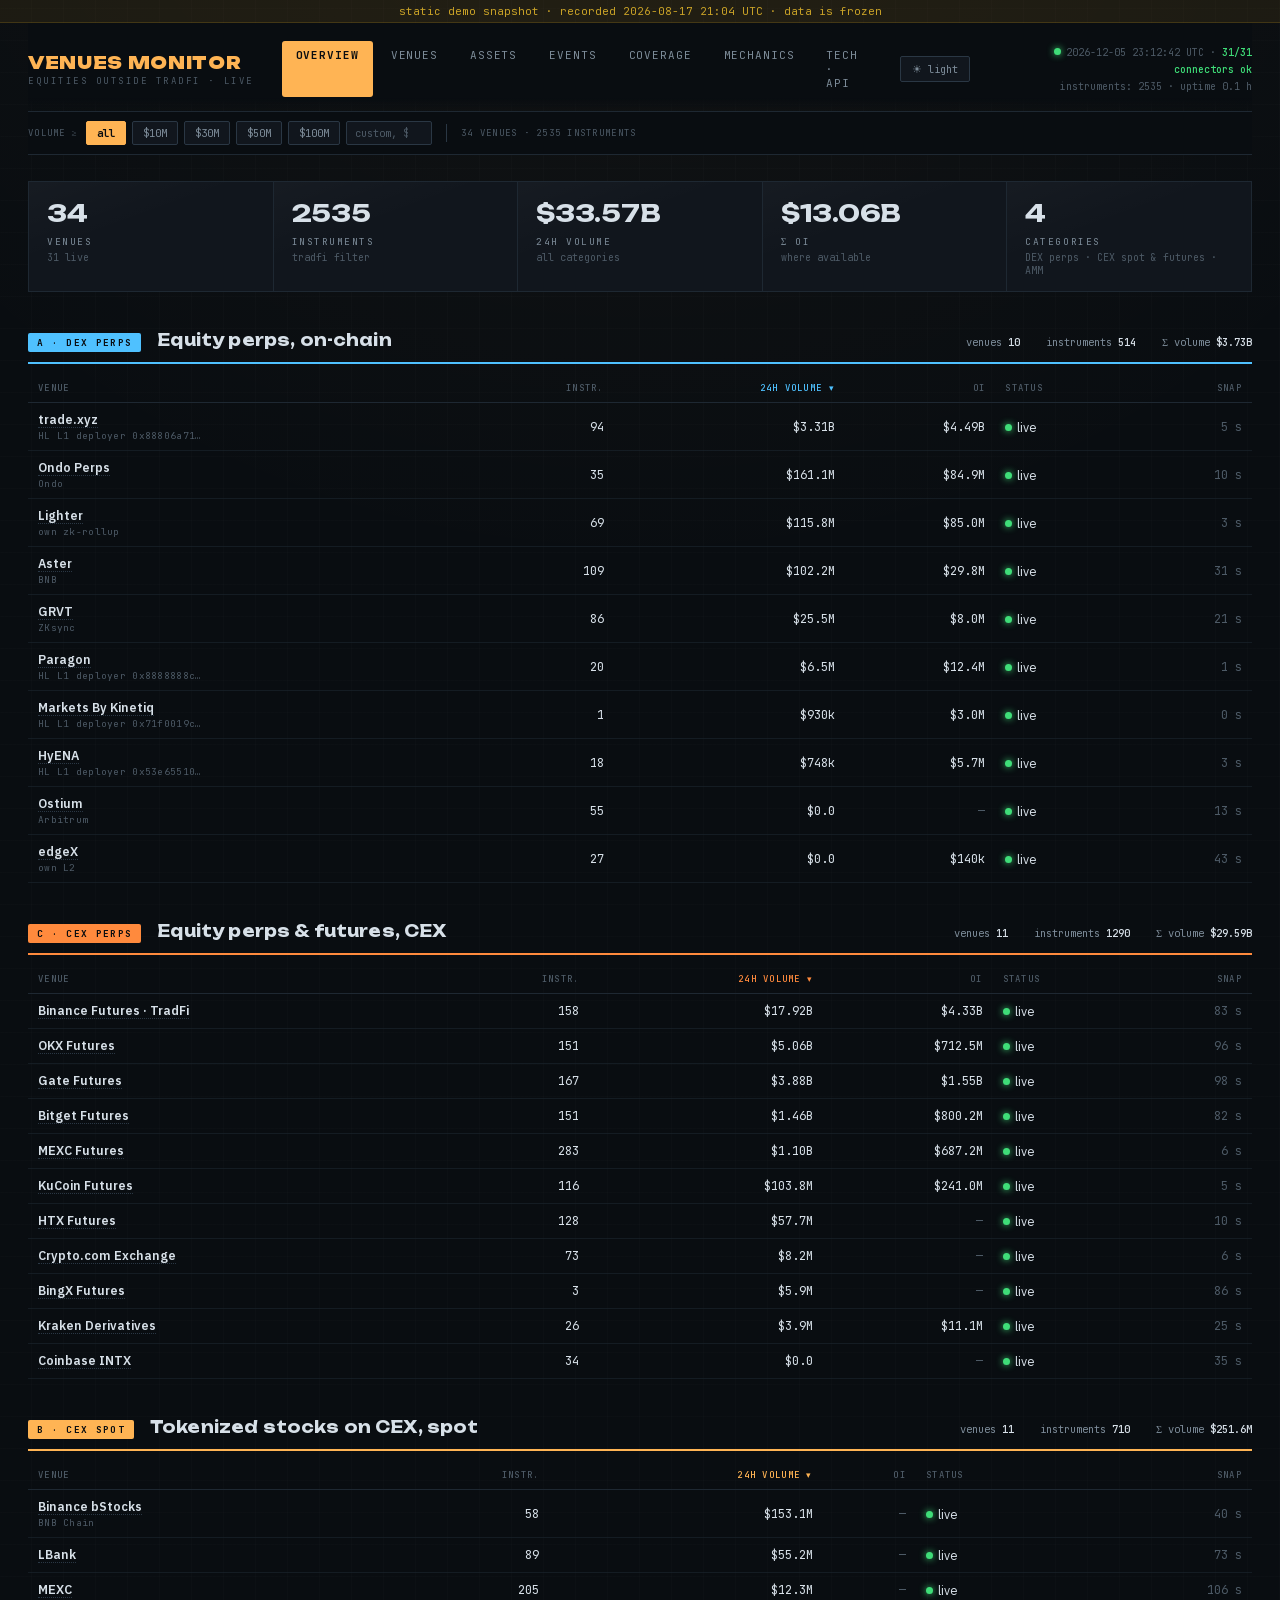
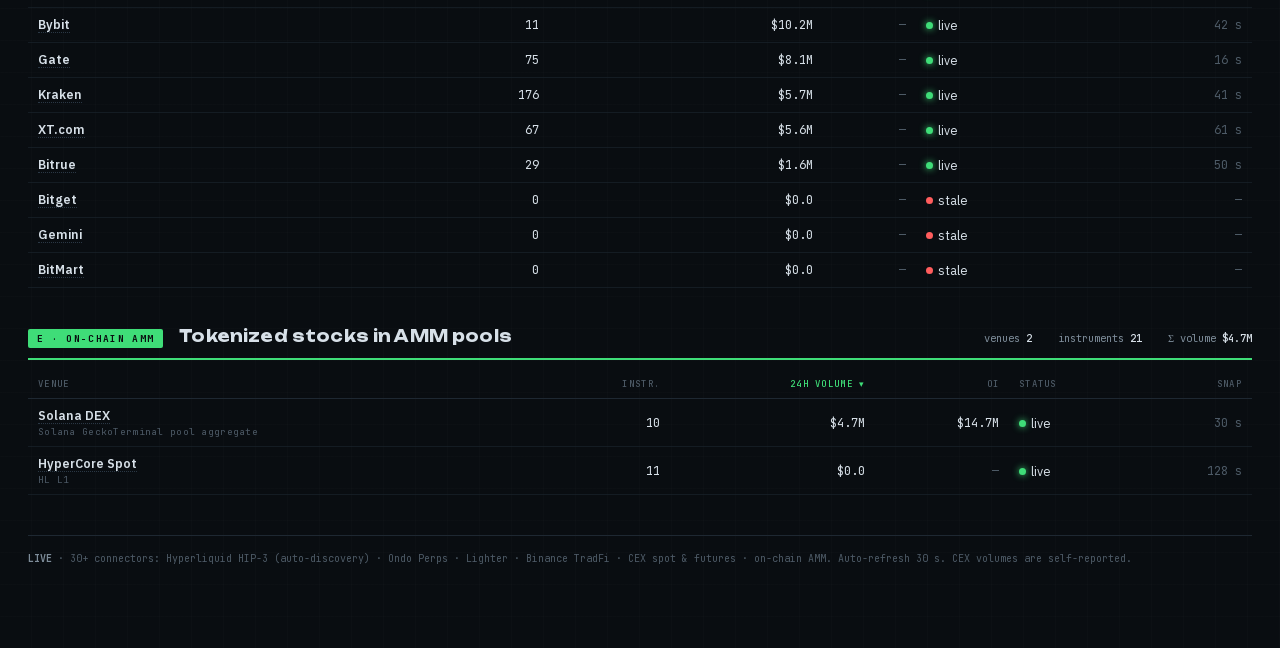
==== demo/index.html @ 1bb40d80 "Venues Monitor: live dashboard of tokenized-equity and stock-perp venues 30+ public-API connectors a" ====
<!DOCTYPE html>
<html lang="en">
<head>
<meta charset="utf-8">
<title>Venues Monitor — Overview</title>
<meta name="viewport" content="width=device-width, initial-scale=1">
<link rel="stylesheet" href="static/style.css">
</head>
<body><div style="background:#8b6c1a22;border-bottom:1px solid #8b6c1a55;color:#c9a227;font:11px 'JetBrains Mono',monospace;text-align:center;padding:4px 8px">static demo snapshot · recorded 2026-08-17 21:04 UTC · data is frozen</div><script>const _f=window.fetch.bind(window);window.fetch=(u,o)=>_f(typeof u==='string'?u.replace(/api\/venue\/([^?]*)/,(m,p)=>'api/venue/'+p.replace(/[:\/]/g,'_')):u,o);</script>
<div class="wrap">

<header>
  <div class="brand">VENUES MONITOR<small>EQUITIES OUTSIDE TRADFI · LIVE</small></div>
  <nav>
    <a class="act" href="index.html">Overview</a>
    <a href="venue.html">Venues</a>
    <a href="assets.html">Assets</a>
    <a href="events.html">Events</a>
    <a href="coverage.html">Coverage</a>
    <a href="mechanics.html">Mechanics</a>
    <a href="tech.html">Tech · API</a>
  </nav>
  <span class="theme-btn"></span>
  <div class="hdr-meta" id="hdr-health"><span class="dot degr"></span>loading…</div>
</header>

<div class="toolbar">
  <span class="lbl">Volume ≥</span>
  <span class="fbtn act" data-min="0">all</span>
  <span class="fbtn" data-min="10">$10M</span>
  <span class="fbtn" data-min="30">$30M</span>
  <span class="fbtn" data-min="50">$50M</span>
  <span class="fbtn" data-min="100">$100M</span>
  <input class="fnum" id="vol-free" type="number" min="0" placeholder="custom, $M">
  <span class="sep"></span>
  <span class="lbl" id="totals"></span>
</div>

<div class="kpis" id="kpis" style="grid-template-columns:repeat(5,1fr)"></div>
<div id="cats"></div>

<p class="footnote"><b>LIVE</b> · 30+ connectors: Hyperliquid HIP-3 (auto-discovery) · Ondo Perps · Lighter · Binance TradFi · CEX spot &amp; futures · on-chain AMM. Auto-refresh 30 s. CEX volumes are self-reported.</p>

</div>
<script src="static/live.js"></script>
<script>
async function render() {
  const vs = await j('api/venues');
  const sum = k => vs.reduce((a, v) => a + (v[k] || 0), 0);
  const byCat = {};
  vs.forEach(v => (byCat[v.category] = byCat[v.category] || []).push(v));

  document.getElementById('kpis').innerHTML = `
    <div class="kpi"><div class="v">${vs.length}</div><div class="l">venues</div><div class="d">${vs.filter(v=>v.status==='live').length} live</div></div>
    <div class="kpi"><div class="v">${sum('n_instruments')}</div><div class="l">instruments</div><div class="d">tradfi filter</div></div>
    <div class="kpi"><div class="v">${fm(sum('vol24h_usd'))}</div><div class="l">24h volume</div><div class="d">all categories</div></div>
    <div class="kpi"><div class="v">${fm(sum('oi_usd'))}</div><div class="l">Σ OI</div><div class="d">where available</div></div>
    <div class="kpi"><div class="v">${Object.keys(byCat).length}</div><div class="l">categories</div><div class="d">DEX perps · CEX spot &amp; futures · AMM</div></div>`;
  document.getElementById('totals').textContent =
    `${vs.length} venues · ${sum('n_instruments')} instruments`;

  let html = '';
  for (const cat of ['dex_perp', 'cex_fut', 'cex_spot', 'onchain_amm']) {
    const list = byCat[cat] || [];
    if (!list.length) continue;
    const c = CAT[cat];
    const rows = list.map(v => `
      <tr data-v="${v.vol24h_usd || 0}">
        <td><a class="vn" href="venue.html?v=${eurl(v.venue_id)}">${esc(v.name)}</a><span class="sub">${esc(v.chain||'')} ${esc(v.notes||'')}</span></td>
        <td class="num r">${v.n_instruments}</td>
        <td class="num r">${fm(v.vol24h_usd)}</td>
        <td class="num r">${v.oi_usd ? fm(v.oi_usd) : '<span class="mut">—</span>'}</td>
        <td><span class="dot ${dotc(v.status)}"></span>${STLABEL[v.status]||v.status}</td>
        <td class="num r mut">${v.snap_age_sec != null ? v.snap_age_sec + ' s' : '—'}</td>
      </tr>`).join('');
    html += `
    <section class="cat" data-auto style="--catc:${c.color}">
      <div class="cat-head">
        <span class="cat-tag">${c.tag}</span><h2>${c.title}</h2>
        <div class="cat-stats">
          <span>venues <b>${list.length}</b></span>
          <span>instruments <b>${list.reduce((a, v) => a + v.n_instruments, 0)}</b></span>
          <span>Σ volume <b>${fm(list.reduce((a, v) => a + (v.vol24h_usd || 0), 0))}</b></span>
        </div>
      </div>
      <table>
        <thead><tr><th>Venue</th><th class="r">Instr.</th><th class="r sorted">24h volume</th><th class="r">OI</th><th>Status</th><th class="r">Snap</th></tr></thead>
        <tbody>${rows}</tbody>
      </table>
    </section>`;
  }
  document.getElementById('cats').innerHTML = html;
  bindSort(); applyVol();
}
bindTheme(); bindVolFilter(); renderHealth(); render();
setInterval(() => { renderHealth(); render(); }, 30000);
</script>
</body>
</html>
---- demo/static/style.css ----
/* Venues Monitor — terminal aesthetic: ink background, amber accents, mono digits. */
@import url('fonts.css');  /* self-hosted: no external requests */

:root {
  --bg: #090d11;
  --bg2: #0d1218;
  --panel: #11161d;
  --panel2: #151c25;
  --line: #1e2832;
  --line2: #2a3744;
  --txt: #d7e0e8;
  --dim: #7d8c99;
  --faint: #4d5a66;
  --amber: #ffb454;
  --green: #3fdd78;
  --red: #ff5d5d;
  --c-dexperp: #4fc1ff;
  --c-cexspot: #ffb454;
  --c-cexfut: #ff8a3d;
  --c-preipo: #e06bd8;
  --c-amm: #3fdd78;
  --c-off: #5a6873;
}

* { box-sizing: border-box; margin: 0; padding: 0; }

body {
  background: var(--bg);
  background-image:
    radial-gradient(ellipse 120% 60% at 50% -10%, rgba(255,180,84,.045), transparent 60%),
    repeating-linear-gradient(0deg, transparent 0 31px, rgba(255,255,255,.012) 31px 32px),
    repeating-linear-gradient(90deg, transparent 0 31px, rgba(255,255,255,.012) 31px 32px);
  color: var(--txt);
  font-family: 'IBM Plex Sans', sans-serif;
  font-size: 13px;
  min-height: 100vh;
}

.wrap { max-width: 1480px; margin: 0 auto; padding: 0 28px 80px; }

/* ── header ── */
header {
  display: flex; align-items: center; gap: 28px;
  padding: 18px 0 14px; border-bottom: 1px solid var(--line);
  position: sticky; top: 0; background: linear-gradient(var(--bg) 85%, transparent); z-index: 50;
}
.brand { font-family: 'Unbounded'; font-weight: 900; font-size: 17px; letter-spacing: .04em; color: var(--amber); white-space: nowrap; }
.brand small { display: block; font-family: 'JetBrains Mono'; font-weight: 400; font-size: 9px; letter-spacing: .28em; color: var(--faint); margin-top: 2px; }
nav { display: flex; gap: 4px; }
nav a {
  font-family: 'JetBrains Mono'; font-size: 11px; letter-spacing: .08em; text-transform: uppercase;
  color: var(--dim); text-decoration: none; padding: 7px 14px; border-radius: 3px;
}
nav a:hover { color: var(--txt); background: var(--panel2); }
nav a.act { color: #0a0d10; background: var(--amber); font-weight: 700; }
.hdr-meta { margin-left: auto; text-align: right; font-family: 'JetBrains Mono'; font-size: 10px; color: var(--faint); line-height: 1.7; }
.hdr-meta b { color: var(--green); font-weight: 500; }
.dot { display: inline-block; width: 7px; height: 7px; border-radius: 50%; margin-right: 5px; vertical-align: 1px; }
.dot.live { background: var(--green); box-shadow: 0 0 7px var(--green); animation: pulse 2s infinite; }
.dot.degr { background: var(--amber); box-shadow: 0 0 6px var(--amber); }
.dot.dead { background: var(--red); }
.dot.soon { background: transparent; border: 1px solid var(--faint); }
@keyframes pulse { 50% { opacity: .45; } }

/* ── ticker tape ── */
.tape { overflow: hidden; border-bottom: 1px solid var(--line); background: var(--bg2); white-space: nowrap; }
.tape-inner { display: inline-block; padding: 7px 0; animation: tape 70s linear infinite; }
.tape span { font-family: 'JetBrains Mono'; font-size: 10.5px; color: var(--dim); margin-right: 36px; }
.tape b { color: var(--txt); font-weight: 500; }
.tape .up { color: var(--green); } .tape .dn { color: var(--red); }
@keyframes tape { from { transform: translateX(0); } to { transform: translateX(-50%); } }

/* ── KPI row ── */
.kpis { display: grid; grid-template-columns: repeat(6, 1fr); gap: 1px; background: var(--line); border: 1px solid var(--line); margin: 26px 0 8px; }
.kpi { background: var(--panel); padding: 16px 18px 14px; position: relative; overflow: hidden; }
.kpi::after { content:''; position: absolute; inset: 0; background: linear-gradient(160deg, rgba(255,255,255,.025), transparent 40%); pointer-events: none; }
.kpi .v { font-family: 'Unbounded'; font-weight: 700; font-size: 24px; letter-spacing: -.01em; }
.kpi .l { font-family: 'JetBrains Mono'; font-size: 9.5px; text-transform: uppercase; letter-spacing: .16em; color: var(--dim); margin-top: 7px; }
.kpi .d { font-family: 'JetBrains Mono'; font-size: 10px; margin-top: 3px; color: var(--faint); }
.kpi .d .up { color: var(--green); } .kpi .d .dn { color: var(--red); }

/* ── category section ── */
.cat { margin-top: 38px; }
.cat-head { display: flex; align-items: baseline; gap: 16px; flex-wrap: wrap; padding-bottom: 10px; border-bottom: 2px solid var(--catc, var(--line2)); }
.cat-tag {
  font-family: 'JetBrains Mono'; font-size: 9.5px; font-weight: 700; letter-spacing: .14em; text-transform: uppercase;
  color: #0a0d10; background: var(--catc); padding: 3px 9px; border-radius: 2px;
}
.cat-head h2 { font-family: 'Unbounded'; font-weight: 700; font-size: 16px; letter-spacing: .01em; }
.cat-stats { margin-left: auto; display: flex; gap: 26px; font-family: 'JetBrains Mono'; font-size: 10.5px; color: var(--dim); }
.cat-stats b { color: var(--txt); font-weight: 500; }
.cat-note { font-size: 12px; color: var(--dim); margin: 9px 0 2px; max-width: 980px; line-height: 1.55; }

/* ── tables ── */
table { width: 100%; border-collapse: collapse; margin-top: 10px; }
th {
  font-family: 'JetBrains Mono'; font-size: 9px; font-weight: 500; text-transform: uppercase; letter-spacing: .14em;
  color: var(--faint); text-align: left; padding: 8px 10px; border-bottom: 1px solid var(--line);
  white-space: nowrap; cursor: pointer;
}
th.r, td.r { text-align: right; }
th:hover { color: var(--dim); }
th.sorted { color: var(--catc, var(--amber)); }
th.sorted::after { content: ' ▾'; }
td { padding: 8px 10px; border-bottom: 1px solid rgba(30,40,50,.55); font-size: 12.5px; vertical-align: middle; white-space: nowrap; }
tr:hover td { background: rgba(255,255,255,.022); }
td.num { font-family: 'JetBrains Mono'; font-size: 12px; }
td .sub { display: block; font-family: 'JetBrains Mono'; font-size: 9.5px; color: var(--faint); margin-top: 2px; letter-spacing: .03em; }
td a.vn { color: var(--txt); font-weight: 600; text-decoration: none; border-bottom: 1px dotted var(--line2); }
td a.vn:hover { color: var(--amber); border-color: var(--amber); }
.up { color: var(--green); } .dn { color: var(--red); } .mut { color: var(--faint); }
.bar { display: inline-block; height: 4px; border-radius: 2px; background: var(--catc, var(--amber)); vertical-align: middle; margin-right: 8px; opacity: .85; }

.chip {
  display: inline-block; font-family: 'JetBrains Mono'; font-size: 9px; letter-spacing: .06em;
  padding: 2px 7px; border-radius: 2px; border: 1px solid var(--line2); color: var(--dim); margin-right: 4px;
}
.chip.iss { border-color: rgba(255,180,84,.4); color: var(--amber); }
.chip.warn { border-color: rgba(255,93,93,.5); color: var(--red); }
.chip.ok { border-color: rgba(63,221,120,.4); color: var(--green); }
.chip.new { border-color: rgba(224,107,216,.5); color: var(--c-preipo); }

svg.spark { vertical-align: middle; }
svg.spark polyline { fill: none; stroke-width: 1.3; }

/* ── strips (out of scope / watchlist) ── */
.strip { margin-top: 34px; border: 1px dashed var(--line2); background: var(--bg2); padding: 14px 18px; }
.strip h3 { font-family: 'JetBrains Mono'; font-size: 10px; font-weight: 700; text-transform: uppercase; letter-spacing: .2em; color: var(--faint); margin-bottom: 10px; }
.strip-items { display: flex; flex-wrap: wrap; gap: 8px; }
.strip-items .it {
  font-family: 'JetBrains Mono'; font-size: 10.5px; color: var(--dim);
  border: 1px solid var(--line); background: var(--panel); padding: 5px 11px; border-radius: 2px;
}
.strip-items .it b { color: var(--txt); font-weight: 500; }
.strip-items .it small { color: var(--faint); }

/* ── page-specific helpers ── */
.crumbs { font-family: 'JetBrains Mono'; font-size: 10.5px; color: var(--faint); margin: 22px 0 0; letter-spacing: .05em; }
.crumbs a { color: var(--dim); text-decoration: none; } .crumbs a:hover { color: var(--amber); }
.page-title { display: flex; align-items: center; gap: 18px; margin: 10px 0 4px; flex-wrap: wrap; }
.page-title h1 { font-family: 'Unbounded'; font-weight: 700; font-size: 26px; }
.page-title .chip { font-size: 10px; padding: 4px 10px; }

.panel { border: 1px solid var(--line); background: var(--panel); padding: 16px 18px; }
.grid2 { display: grid; grid-template-columns: 1fr 1fr; gap: 18px; }
.grid3 { display: grid; grid-template-columns: repeat(3, 1fr); gap: 18px; }
h3.ph { font-family: 'JetBrains Mono'; font-size: 10px; font-weight: 700; text-transform: uppercase; letter-spacing: .18em; color: var(--dim); margin-bottom: 12px; }

/* coverage bars */
.covrow { display: grid; grid-template-columns: 110px 1fr 150px; align-items: center; gap: 14px; margin-bottom: 13px; }
.covrow .lbl { font-family: 'JetBrains Mono'; font-size: 11px; color: var(--dim); text-transform: uppercase; letter-spacing: .1em; }
.covbar { height: 16px; background: var(--panel2); border: 1px solid var(--line); position: relative; }
.covbar .fill { position: absolute; inset: 0; width: var(--w); background: linear-gradient(90deg, rgba(255,180,84,.85), rgba(255,180,84,.55)); }
.covbar .fill.g { background: linear-gradient(90deg, rgba(63,221,120,.8), rgba(63,221,120,.45)); }
.covrow .val { font-family: 'JetBrains Mono'; font-size: 11.5px; color: var(--txt); text-align: right; }
.covrow .val small { color: var(--faint); }

/* matrix */
.matrix td, .matrix th { text-align: center; padding: 6px 4px; }
.matrix td:first-child, .matrix th:first-child { text-align: left; padding-left: 10px; }
.matrix .cell { display: inline-block; width: 17px; height: 17px; border-radius: 2px; background: var(--panel2); border: 1px solid var(--line); }
.matrix .cell.on { border: none; }

.footnote { margin-top: 40px; font-family: 'JetBrains Mono'; font-size: 10px; color: var(--faint); line-height: 1.8; border-top: 1px solid var(--line); padding-top: 14px; }
.footnote b { color: var(--dim); }

/* ── TOC + filters ── */
.toolbar {
  position: sticky; top: 57px; z-index: 40;
  display: flex; align-items: center; gap: 6px; flex-wrap: wrap;
  padding: 9px 0; background: var(--bg); border-bottom: 1px solid var(--line);
}
.toolbar .sep { width: 1px; height: 18px; background: var(--line2); margin: 0 8px; }
.toolbar .lbl { font-family: 'JetBrains Mono'; font-size: 9px; letter-spacing: .14em; text-transform: uppercase; color: var(--faint); margin-right: 2px; }
.tlink {
  font-family: 'JetBrains Mono'; font-size: 10.5px; text-decoration: none; color: var(--dim);
  padding: 4px 10px; border-radius: 2px; border: 1px solid transparent;
}
.tlink:hover { color: var(--txt); background: var(--panel2); }
.tlink i { font-style: normal; display: inline-block; width: 8px; height: 8px; border-radius: 1px; margin-right: 6px; vertical-align: -1px; }
.fbtn {
  font-family: 'JetBrains Mono'; font-size: 10.5px; color: var(--dim); cursor: pointer;
  padding: 4px 10px; border-radius: 2px; border: 1px solid var(--line2); background: var(--panel);
}
.fbtn:hover { color: var(--txt); }
.fbtn.act { color: #0a0d10; background: var(--amber); border-color: var(--amber); font-weight: 700; }
tr.hid { display: none; }

/* ── venue sidebar ── */
.vlayout { display: grid; grid-template-columns: 250px 1fr; gap: 22px; align-items: start; }
.vside { position: sticky; top: 110px; border: 1px solid var(--line); background: var(--panel); max-height: 78vh; overflow-y: auto; }
.vside h4 { font-family: 'JetBrains Mono'; font-size: 9px; letter-spacing: .16em; text-transform: uppercase; padding: 10px 12px 6px; position: sticky; top: 0; background: var(--panel); }
.vside a { display: flex; justify-content: space-between; align-items: center; gap: 8px; padding: 6px 12px; text-decoration: none; color: var(--dim); font-size: 12px; border-left: 2px solid transparent; }
.vside a .vol { font-family: 'JetBrains Mono'; font-size: 10px; color: var(--faint); }
.vside a:hover { background: var(--panel2); color: var(--txt); }
.vside a.act { color: var(--txt); background: var(--panel2); border-left-color: var(--amber); font-weight: 600; }

/* ── expandable asset rows ── */
tr.exp-head { cursor: pointer; }
tr.exp-head td:first-child::before { content: '▸ '; color: var(--faint); font-size: 10px; }
tr.exp-head.open td:first-child::before { content: '▾ '; color: var(--amber); }
tr.exp-body > td { padding: 0 0 18px 26px; background: rgba(255,255,255,.012); }
tr.exp-body table { margin-top: 6px; }
tr.exp-body th { font-size: 8.5px; }

/* ── mechanics cards ── */
.mech { border: 1px solid var(--line); border-left: 3px solid var(--mc, var(--line2)); background: var(--panel); padding: 16px 20px; margin-top: 18px; }
.mech h3 { font-family: 'Unbounded'; font-weight: 700; font-size: 14px; margin-bottom: 4px; }
.mech .who { font-family: 'JetBrains Mono'; font-size: 10px; color: var(--dim); margin-bottom: 10px; }
.mech dl { display: grid; grid-template-columns: 150px 1fr; gap: 5px 14px; font-size: 12.5px; }
.mech dt { font-family: 'JetBrains Mono'; font-size: 10px; text-transform: uppercase; letter-spacing: .1em; color: var(--faint); padding-top: 2px; }
.mech dd { color: var(--txt); line-height: 1.5; }
.mech dd .r { color: var(--red); } .mech dd .g { color: var(--green); }

/* ── tech page ── */
code, .code { font-family: 'JetBrains Mono'; font-size: 11px; color: var(--amber); background: rgba(255,180,84,.07); padding: 1px 5px; border-radius: 2px; }
.tech-meth { counter-reset: m; }
.tech-meth li { list-style: none; margin: 10px 0; padding-left: 34px; position: relative; font-size: 13px; line-height: 1.6; color: var(--txt); }
.tech-meth li::before { counter-increment: m; content: counter(m, decimal-leading-zero); position: absolute; left: 0; top: 1px; font-family: 'JetBrains Mono'; font-size: 11px; color: var(--amber); }

/* ── sorting ── */
th.sorted.asc::after { content: ' ▴'; }

/* ── free-form number in the filter ── */
.fnum {
  font-family: 'JetBrains Mono'; font-size: 10.5px; color: var(--txt); width: 86px;
  background: var(--panel); border: 1px solid var(--line2); border-radius: 2px; padding: 4px 8px; outline: none;
}
.fnum:focus { border-color: var(--amber); }
.fnum::placeholder { color: var(--faint); }

/* ── theme toggle ── */
.theme-btn {
  font-family: 'JetBrains Mono'; font-size: 10.5px; color: var(--dim); cursor: pointer;
  border: 1px solid var(--line2); background: var(--panel); border-radius: 2px; padding: 5px 11px; white-space: nowrap;
}
.theme-btn:hover { color: var(--txt); border-color: var(--amber); }

/* ── light theme ── */
html.light {
  --bg: #f3f1ea; --bg2: #ebe8df; --panel: #ffffff; --panel2: #f6f4ee;
  --line: #ddd8cb; --line2: #c6bfae;
  --txt: #24313b; --dim: #5d6b76; --faint: #95a0a9;
  --amber: #a96e0a; --green: #0d8a47; --red: #c43535;
  --c-dexperp: #0d6fab; --c-cexspot: #a96e0a; --c-cexfut: #bb5a10; --c-preipo: #9c3794; --c-amm: #0d8a47;
  --c-off: #7d8893;
}
html.light body { background-image: none; }
html.light header { background: linear-gradient(var(--bg) 85%, transparent); }
html.light nav a.act, html.light .fbtn.act { color: #fff; }
html.light .cat-tag { color: #fff; }
html.light tr:hover td { background: rgba(0,0,0,.03); }
html.light td { border-bottom-color: rgba(0,0,0,.07); }
html.light .kpi::after { background: none; }
html.light .dot.live { box-shadow: 0 0 5px rgba(13,138,71,.6); }
html.light code, html.light .code { background: rgba(169,110,10,.1); }
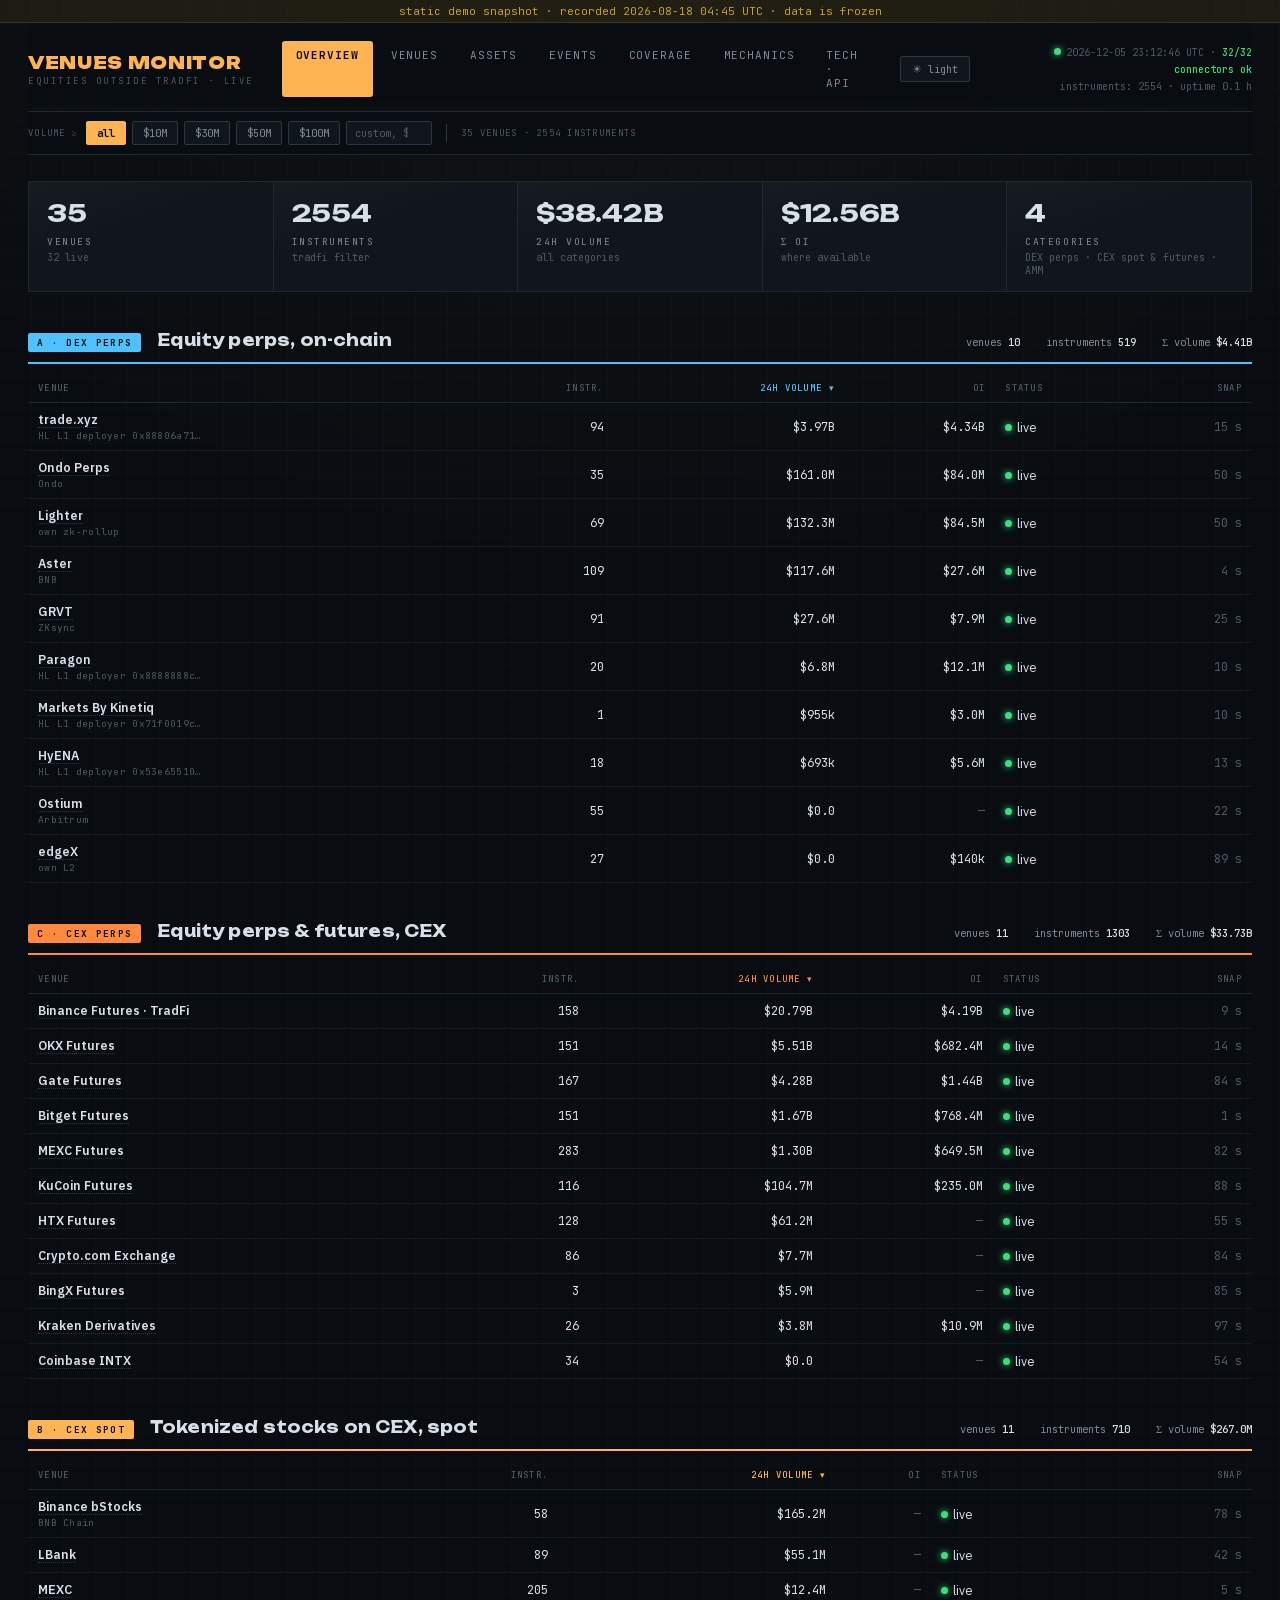
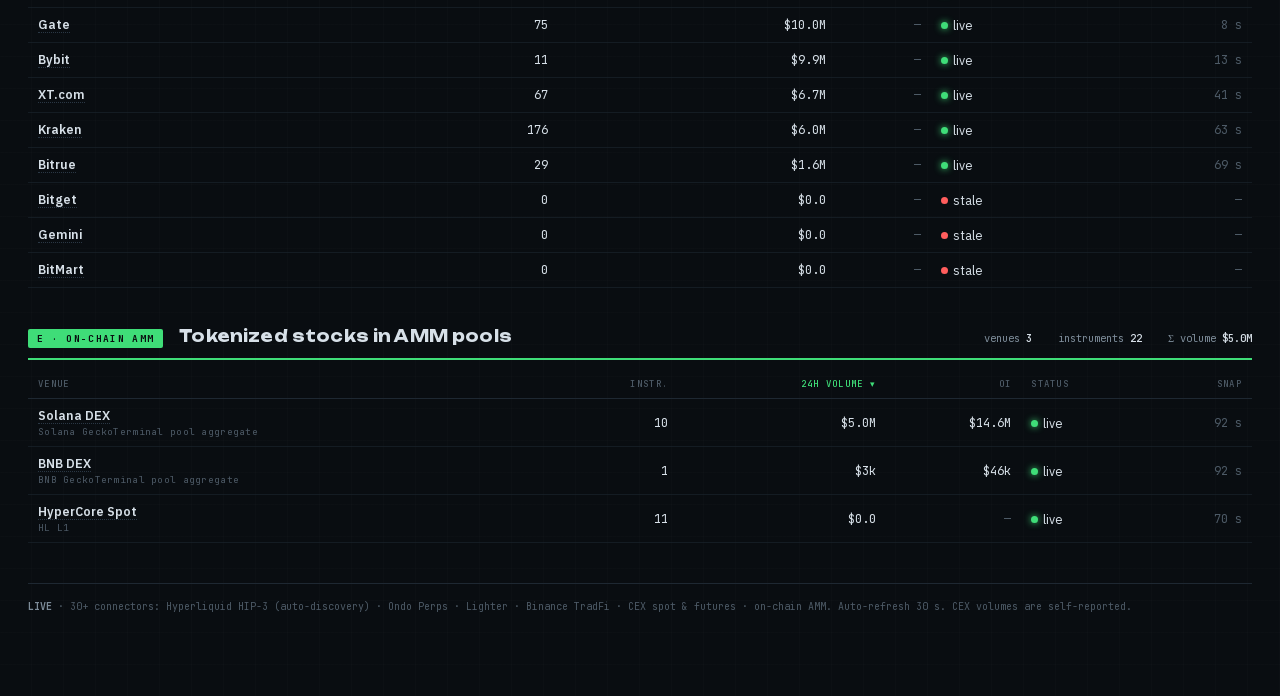
==== commit 73328db8: "UI: accessibility and responsive baseline - Global :focus-visible outline; filter chips and theme to" ====
--- a/demo/index.html
+++ b/demo/index.html
@@ -6,7 +6,7 @@
 <meta name="viewport" content="width=device-width, initial-scale=1">
 <link rel="stylesheet" href="static/style.css">
 </head>
-<body><div style="background:#8b6c1a22;border-bottom:1px solid #8b6c1a55;color:#c9a227;font:11px 'JetBrains Mono',monospace;text-align:center;padding:4px 8px">static demo snapshot · recorded 2026-08-17 21:04 UTC · data is frozen</div><script>const _f=window.fetch.bind(window);window.fetch=(u,o)=>_f(typeof u==='string'?u.replace(/api\/venue\/([^?]*)/,(m,p)=>'api/venue/'+p.replace(/[:\/]/g,'_')):u,o);</script>
+<body><div style="background:#8b6c1a22;border-bottom:1px solid #8b6c1a55;color:#c9a227;font:11px 'JetBrains Mono',monospace;text-align:center;padding:4px 8px">static demo snapshot · recorded 2026-08-18 04:45 UTC · data is frozen</div><script>const _f=window.fetch.bind(window);window.fetch=(u,o)=>_f(typeof u==='string'?u.replace(/api\/venue\/([^?]*)/,(m,p)=>'api/venue/'+p.replace(/[:\/]/g,'_')):u,o);</script>
 <div class="wrap">
 
 <header>
@@ -20,17 +20,17 @@
     <a href="mechanics.html">Mechanics</a>
     <a href="tech.html">Tech · API</a>
   </nav>
-  <span class="theme-btn"></span>
+  <button class="theme-btn" type="button"></button>
   <div class="hdr-meta" id="hdr-health"><span class="dot degr"></span>loading…</div>
 </header>
 
 <div class="toolbar">
   <span class="lbl">Volume ≥</span>
-  <span class="fbtn act" data-min="0">all</span>
-  <span class="fbtn" data-min="10">$10M</span>
-  <span class="fbtn" data-min="30">$30M</span>
-  <span class="fbtn" data-min="50">$50M</span>
-  <span class="fbtn" data-min="100">$100M</span>
+  <button type="button" class="fbtn act" data-min="0">all</button>
+  <button type="button" class="fbtn" data-min="10">$10M</button>
+  <button type="button" class="fbtn" data-min="30">$30M</button>
+  <button type="button" class="fbtn" data-min="50">$50M</button>
+  <button type="button" class="fbtn" data-min="100">$100M</button>
   <input class="fnum" id="vol-free" type="number" min="0" placeholder="custom, $M">
   <span class="sep"></span>
   <span class="lbl" id="totals"></span>
--- a/demo/static/style.css
+++ b/demo/static/style.css
@@ -181,6 +181,7 @@
 .fbtn {
   font-family: 'JetBrains Mono'; font-size: 10.5px; color: var(--dim); cursor: pointer;
   padding: 4px 10px; border-radius: 2px; border: 1px solid var(--line2); background: var(--panel);
+  appearance: none;
 }
 .fbtn:hover { color: var(--txt); }
 .fbtn.act { color: #0a0d10; background: var(--amber); border-color: var(--amber); font-weight: 700; }
@@ -236,11 +237,15 @@
 }
 .theme-btn:hover { color: var(--txt); border-color: var(--amber); }
 
+/* ── keyboard focus ── */
+:focus-visible { outline: 2px solid var(--amber); outline-offset: 2px; border-radius: 2px; }
+th:focus-visible { outline-offset: -2px; }
+
 /* ── light theme ── */
 html.light {
   --bg: #f3f1ea; --bg2: #ebe8df; --panel: #ffffff; --panel2: #f6f4ee;
   --line: #ddd8cb; --line2: #c6bfae;
-  --txt: #24313b; --dim: #5d6b76; --faint: #95a0a9;
+  --txt: #24313b; --dim: #5d6b76; --faint: #77828c;
   --amber: #a96e0a; --green: #0d8a47; --red: #c43535;
   --c-dexperp: #0d6fab; --c-cexspot: #a96e0a; --c-cexfut: #bb5a10; --c-preipo: #9c3794; --c-amm: #0d8a47;
   --c-off: #7d8893;
@@ -254,3 +259,31 @@
 html.light .kpi::after { background: none; }
 html.light .dot.live { box-shadow: 0 0 5px rgba(13,138,71,.6); }
 html.light code, html.light .code { background: rgba(169,110,10,.1); }
+
+/* ── motion preferences ── */
+@media (prefers-reduced-motion: reduce) {
+  *, *::before, *::after { animation-duration: 0.01ms !important; animation-iteration-count: 1 !important; transition-duration: 0.01ms !important; }
+}
+
+/* ── responsive baseline: wide tables scroll inside their section, not the page ── */
+section.cat, .panel { overflow-x: auto; }
+
+@media (max-width: 1100px) {
+  .kpis { grid-template-columns: repeat(3, 1fr) !important; }  /* overrides per-page inline column counts */
+  .grid2, .grid3 { grid-template-columns: 1fr; }
+  .vlayout { grid-template-columns: 1fr; }
+  .vside { position: static; max-height: none; }
+}
+
+@media (max-width: 760px) {
+  .wrap { padding: 0 14px 60px; }
+  header { flex-wrap: wrap; gap: 10px 16px; position: static; }
+  nav { flex-wrap: wrap; order: 3; width: 100%; }
+  nav a { padding: 6px 9px; }
+  .hdr-meta { display: none; }
+  .kpis { grid-template-columns: repeat(2, 1fr) !important; }
+  .kpi .v { font-size: 19px; }
+  .toolbar { flex-wrap: wrap; }
+  .covrow { grid-template-columns: 90px 1fr; }
+  .covrow > :last-child { display: none; }
+}
